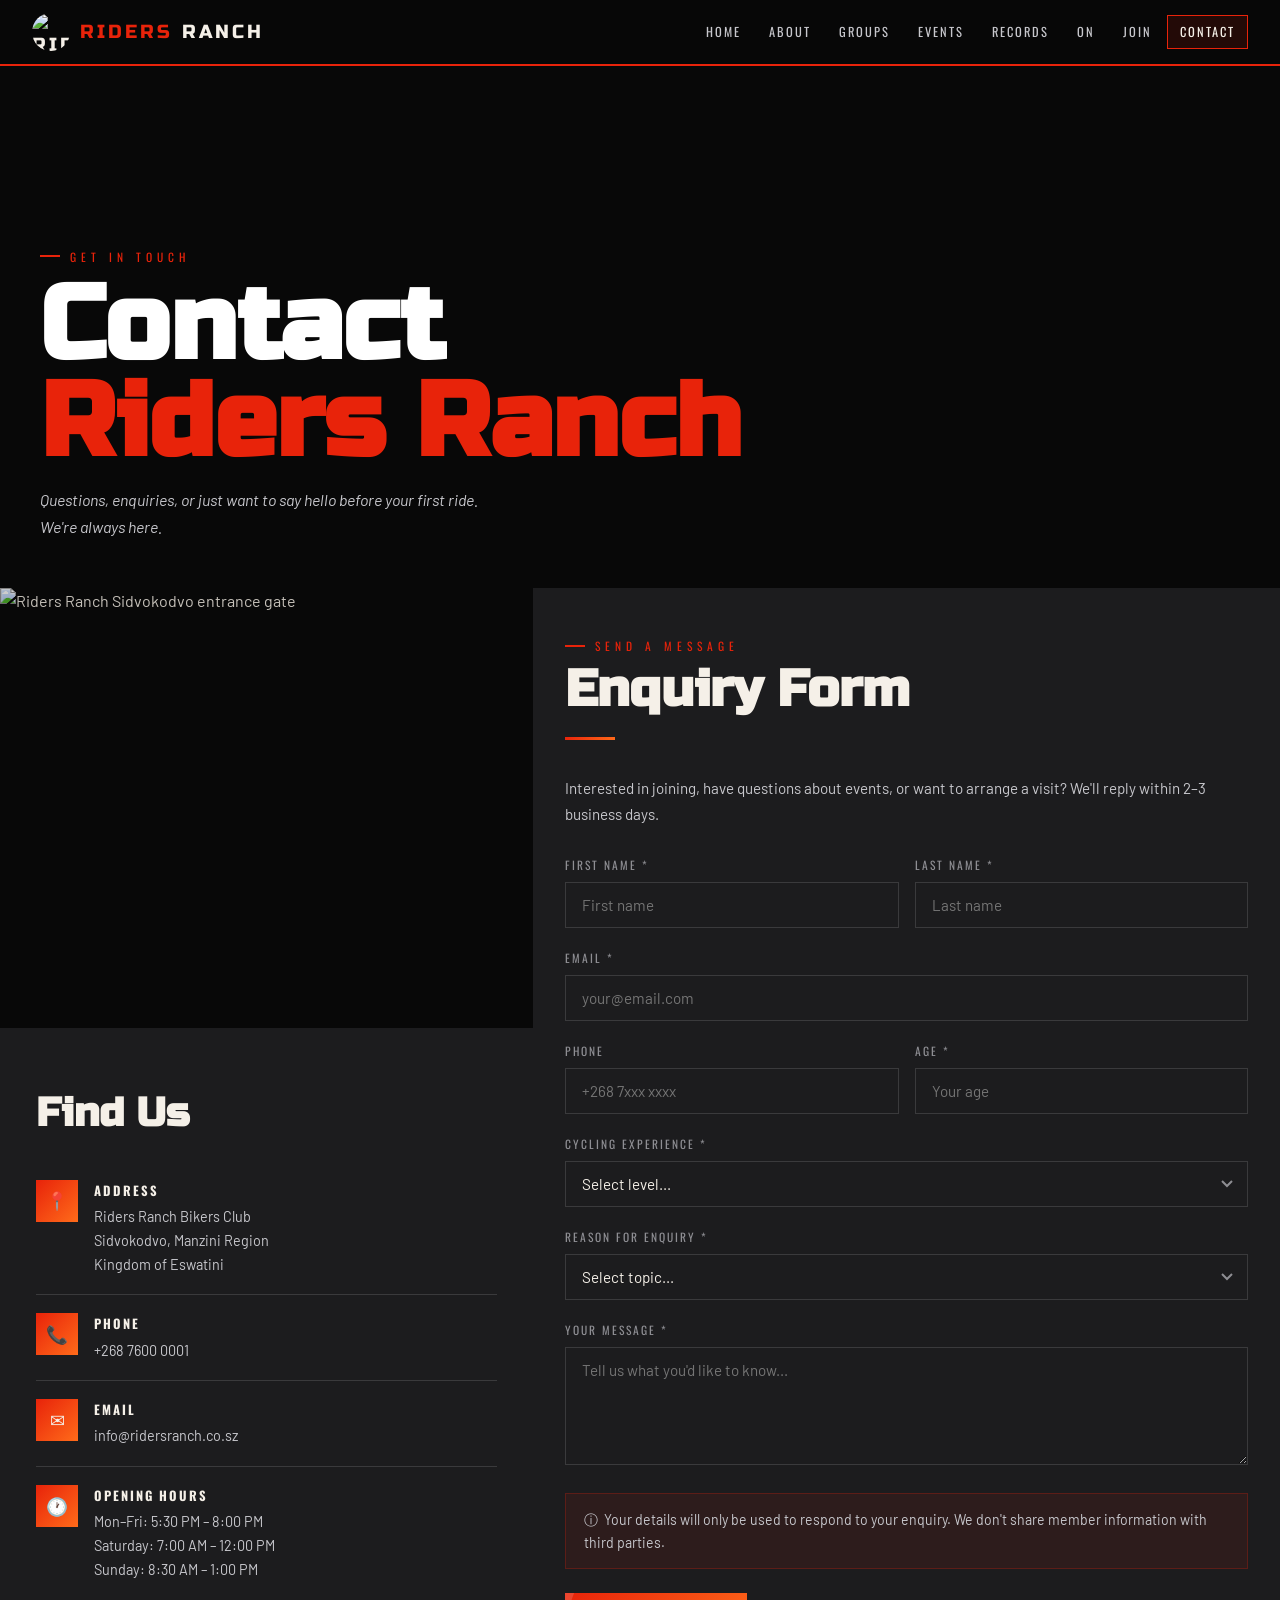
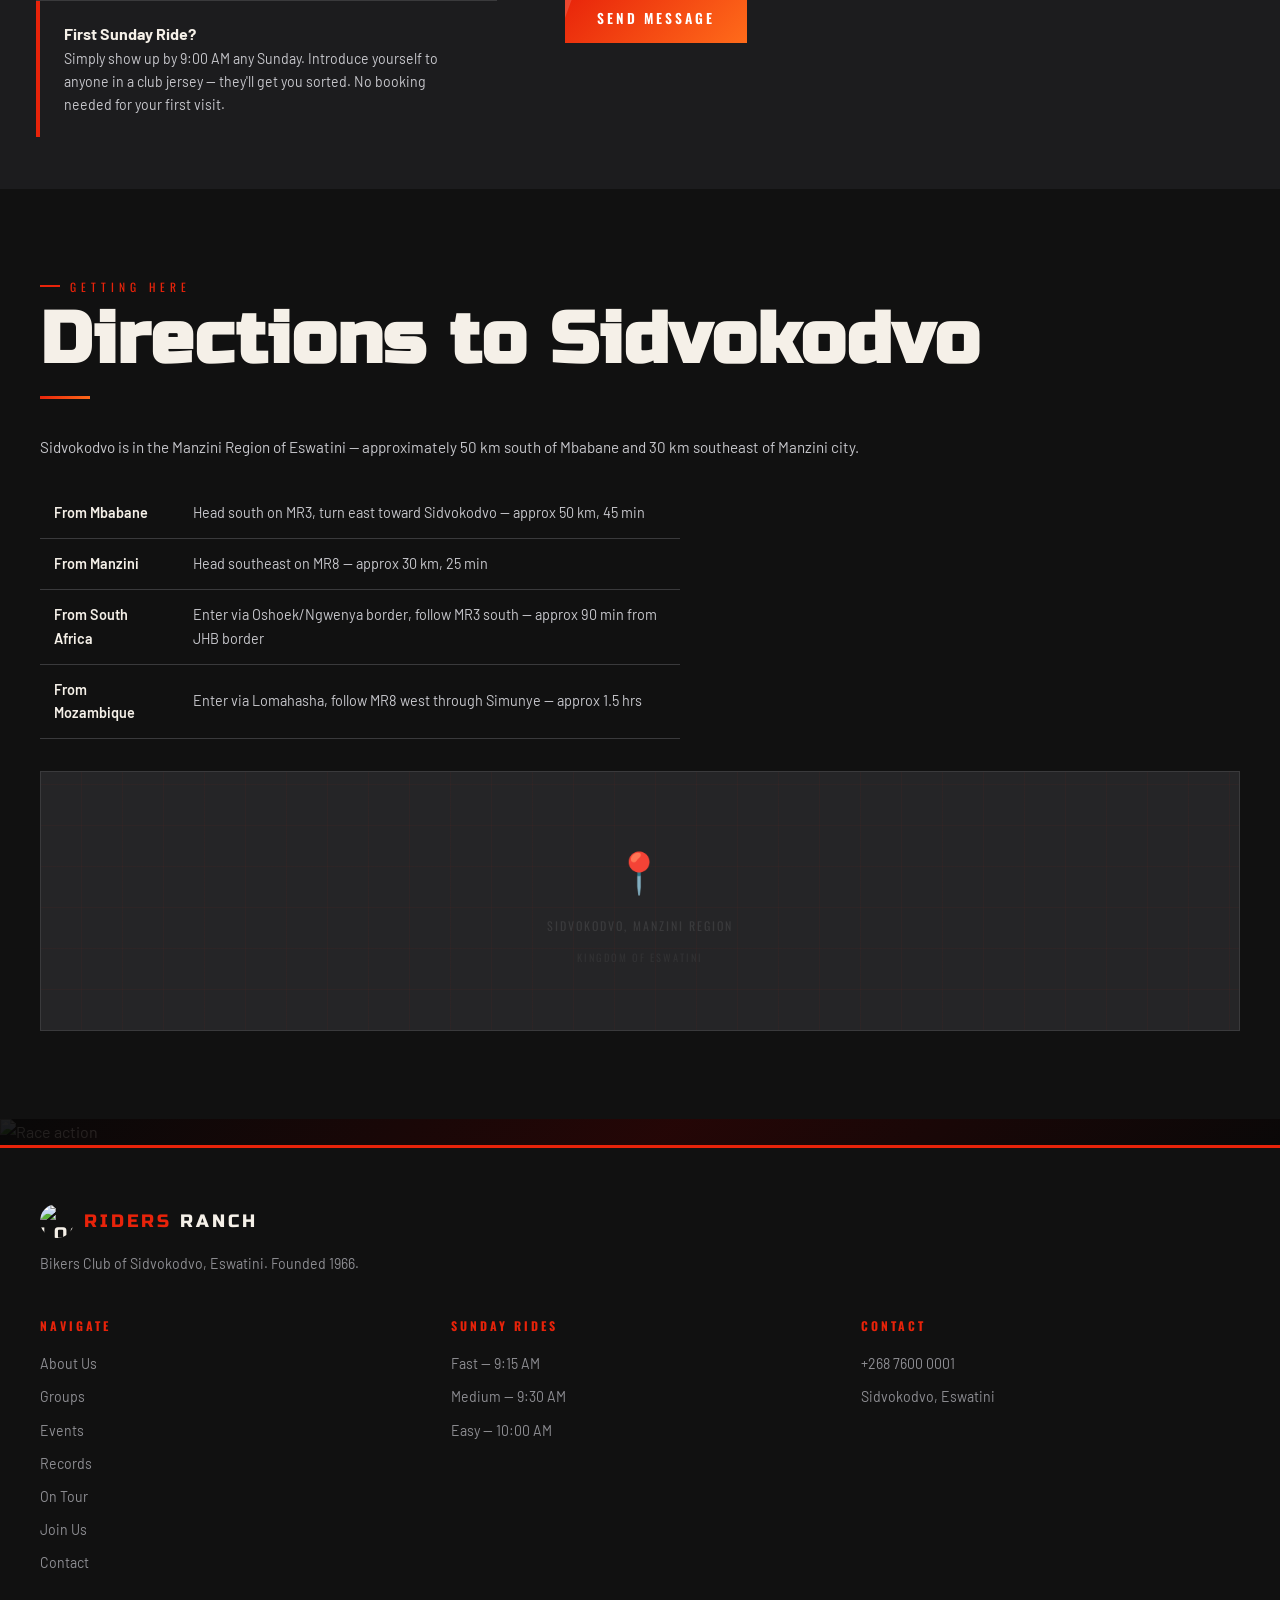
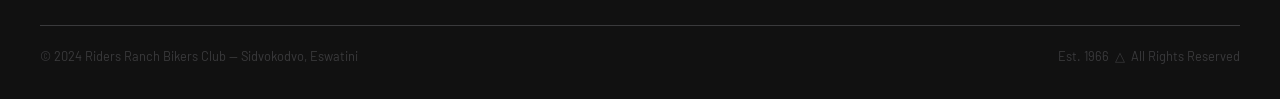
==== contact.html @ 596893a7 "Add files via upload" ====
<!DOCTYPE html>
<html lang="en">
<head>
<meta charset="UTF-8">
<meta name="viewport" content="width=device-width, initial-scale=1.0">
<title>Contact Us &mdash; Riders Ranch Bikers Club</title>
<link rel="stylesheet" href="style.css">
</head>
<body>

<header class="site-header">
<div class="header-inner">
  <a href="index.html" class="logo">
    <img src="images/logo-white-web.png" alt="Riders Ranch" class="logo-img-header">
    <span><span class="logo-red">Riders</span> Ranch</span>
  </a>
  <button class="hamburger" id="hamburgerBtn" aria-label="Open menu">
    <span></span><span></span><span></span>
  </button>
  <nav class="desktop-nav">
    <a href="index.html">Home</a>
    <a href="about.html">About</a>
    <a href="groups.html">Groups</a>
    <a href="events.html">Events</a>
    <a href="records.html">Records</a>
    <a href="tour.html">On</a>
    <a href="join.html">Join</a>
    <a href="contact.html" class="active">Contact</a>
  </nav>
</div>
</header>

<nav class="mobile-nav" id="mobileNav">
  <a href="index.html" data-num="00/">Home</a>
  <a href="about.html" data-num="01/">About Us</a>
  <a href="groups.html" data-num="02/">Groups</a>
  <a href="events.html" data-num="03/">Events</a>
  <a href="records.html" data-num="04/">Records</a>
  <a href="tour.html" data-num="05/">On Tour</a>
  <a href="join.html" data-num="06/">Join Us</a>
  <a href="contact.html" class="active" data-num="07/">Contact</a>
  <div class="mobile-nav-footer">
    <span>+268 7600 0001</span>
    <span>Sidvokodvo, Eswatini</span>
  </div>
</nav>

<div class="page-hero page-hero--contact page-hero-fixed">
<div class="page-hero-inner">
  <p class="section-label">Get In Touch</p>
  <h1>Contact<br><span>Riders Ranch</span></h1>
  <p class="hero-sub-text">Questions, enquiries, or just want to say hello before your first ride. We're always here.</p>
</div>
</div>

<div class="contact-split">
  <div>
    <div class="contact-photo-col">
      <img src="images/entrance-sign-web.jpg" alt="Riders Ranch Sidvokodvo entrance gate" class="img-pos-20">
    </div>
    <div class="text-col">
      <h3 class="u-heading-md">Find Us</h3>
      <div class="contact-item">
        <div class="contact-item-icon">&#128205;</div>
        <div class="contact-item-text">
          <strong>Address</strong>
          <p>Riders Ranch Bikers Club<br>Sidvokodvo, Manzini Region<br>Kingdom of Eswatini</p>
        </div>
      </div>
      <div class="contact-item">
        <div class="contact-item-icon">&#128222;</div>
        <div class="contact-item-text"><strong>Phone</strong><p>+268 7600 0001</p></div>
      </div>
      <div class="contact-item">
        <div class="contact-item-icon">&#9993;</div>
        <div class="contact-item-text"><strong>Email</strong><p>info@ridersranch.co.sz</p></div>
      </div>
      <div class="contact-item">
        <div class="contact-item-icon">&#128336;</div>
        <div class="contact-item-text">
          <strong>Opening Hours</strong>
          <p>Mon&ndash;Fri: 5:30 PM &ndash; 8:00 PM<br>Saturday: 7:00 AM &ndash; 12:00 PM<br>Sunday: 8:30 AM &ndash; 1:00 PM</p>
        </div>
      </div>
      <div class="highlight-box">
        <strong>First Sunday Ride?</strong>
        <p class="u-text-small">Simply show up by 9:00 AM any Sunday. Introduce yourself to anyone in a club jersey &mdash; they'll get you sorted. No booking needed for your first visit.</p>
      </div>
    </div>
  </div>

  <div class="contact-form-col">
    <p class="section-label">Send a Message</p>
    <h2 class="u-heading-lg">Enquiry Form</h2>
    <div class="red-line"></div>
    <p class="u-text-body u-mb-md">Interested in joining, have questions about events, or want to arrange a visit? We'll reply within 2&ndash;3 business days.</p>

    <div class="form-2col">
      <div class="form-group"><label for="c_fname">First Name *</label><input type="text" id="c_fname" placeholder="First name" required></div>
      <div class="form-group"><label for="c_lname">Last Name *</label><input type="text" id="c_lname" placeholder="Last name" required></div>
    </div>
    <div class="form-group"><label for="c_email">Email *</label><input type="email" id="c_email" placeholder="your@email.com" required></div>
    <div class="form-2col">
      <div class="form-group"><label for="c_phone">Phone</label><input type="tel" id="c_phone" placeholder="+268 7xxx xxxx"></div>
      <div class="form-group"><label for="c_age">Age *</label><input type="number" id="c_age" placeholder="Your age" min="10" max="99" required></div>
    </div>
    <div class="form-group"><label for="c_experience">Cycling Experience *</label>
      <select id="c_experience" required>
        <option value="">Select level...</option>
        <option>No experience &mdash; just curious</option>
        <option>Beginner &mdash; ridden a little</option>
        <option>Recreational &mdash; leisure rides</option>
        <option>Regular cyclist</option>
        <option>Competitive rider</option>
      </select>
    </div>
    <div class="form-group"><label for="c_subject">Reason for Enquiry *</label>
      <select id="c_subject" required>
        <option value="">Select topic...</option>
        <option>Membership enquiry</option><option>Sunday ride info</option>
        <option>Events &amp; time trials</option><option>Overseas tours</option>
        <option>Swazi Rally</option><option>Sponsorship / partnership</option>
        <option>General question</option><option>Other</option>
      </select>
    </div>
    <div class="form-group"><label for="c_message">Your Message *</label>
      <textarea id="c_message" rows="5" placeholder="Tell us what you'd like to know..." required></textarea>
    </div>
    <div class="notice">&#9432;&nbsp; Your details will only be used to respond to your enquiry. We don't share member information with third parties.</div>
    <button class="btn" onclick="alert('Message sent! We will get back to you within 2-3 business days. Thank you for your interest in Riders Ranch.')">Send Message</button>
  </div>
</div>

<section class="section section-dark">
<div class="section-inner">
  <p class="section-label">Getting Here</p>
  <h2 class="section-title">Directions to Sidvokodvo</h2>
  <div class="red-line"></div>
  <p class="u-text-body u-mb-md">Sidvokodvo is in the Manzini Region of Eswatini &mdash; approximately 50 km south of Mbabane and 30 km southeast of Manzini city.</p>
  <div class="table-wrap u-max-640">
  <table>
  <tbody>
    <tr><td class="td-hi">From Mbabane</td><td class="u-muted">Head south on MR3, turn east toward Sidvokodvo &mdash; approx 50 km, 45 min</td></tr>
    <tr><td class="td-hi">From Manzini</td><td class="u-muted">Head southeast on MR8 &mdash; approx 30 km, 25 min</td></tr>
    <tr><td class="td-hi">From South Africa</td><td class="u-muted">Enter via Oshoek/Ngwenya border, follow MR3 south &mdash; approx 90 min from JHB border</td></tr>
    <tr><td class="td-hi">From Mozambique</td><td class="u-muted">Enter via Lomahasha, follow MR8 west through Simunye &mdash; approx 1.5 hrs</td></tr>
  </tbody>
  </table>
  </div>
  <div class="map-placeholder">
    <span class="map-pin">&#128205;</span>
    <span>Sidvokodvo, Manzini Region</span>
    <span class="map-pin-label">Kingdom of Eswatini</span>
  </div>
</div>
</section>

<div class="photo-overlay-wrap h-300">
  <img src="images/race-bmw-web.jpg" alt="Race action" class="img-pos-40">
  <div class="photo-overlay-center">
    <div class="closing-band-inner">
      <h2>See You on the Road</h2>
      <p class="u-muted">The open roads of Eswatini are waiting. Riders Ranch has been riding them since 1966 &mdash; and we're not stopping anytime soon.</p>
      <a href="join.html" class="btn">Join the Club</a>
    </div>
  </div>
</div>

<footer>
<div class="footer-inner">
  <div class="footer-brand">
    <a href="index.html" class="logo logo-footer-wrap">
      <img src="images/logo-white-web.png" alt="Logo" class="logo-img-footer">
      <span><span class="logo-red">Riders</span> Ranch</span>
    </a>
    <p>Bikers Club of Sidvokodvo, Eswatini. Founded 1966.</p>
  </div>
  <div class="footer-cols">
    <div class="footer-col">
      <h4>Navigate</h4>
      <a href="about.html">About Us</a><a href="groups.html">Groups</a>
      <a href="events.html">Events</a><a href="records.html">Records</a>
      <a href="tour.html">On Tour</a><a href="join.html">Join Us</a><a href="contact.html">Contact</a>
    </div>
    <div class="footer-col"><h4>Sunday Rides</h4>
      <a href="groups.html">Fast &mdash; 9:15 AM</a>
      <a href="groups.html">Medium &mdash; 9:30 AM</a>
      <a href="groups.html">Easy &mdash; 10:00 AM</a>
    </div>
    <div class="footer-col"><h4>Contact</h4>
      <a href="contact.html">+268 7600 0001</a>
      <a href="contact.html">Sidvokodvo, Eswatini</a>
    </div>
  </div>
  <div class="footer-bottom">
    <p>&copy; 2024 Riders Ranch Bikers Club &mdash; Sidvokodvo, Eswatini</p>
    <p>Est. 1966 &nbsp;&#9651;&nbsp; All Rights Reserved</p>
  </div>
</div>
</footer>
<script src="nav.js"></script>
</body>
</html>
---- style.css ----
@import url('https://fonts.googleapis.com/css2?family=Russo+One&family=Oswald:wght@300;400;500;600;700&family=Barlow:ital,wght@0,300;0,400;0,600;1,300;1,400&display=swap');

*, *::before, *::after {
box-sizing: border-box;
margin: 0;
padding: 0;
}

:root {
--red: #E8230A;
--darkred: #B01A05;
--orange: #FF6B1A;
--black: #080808;
--carbon: #111111;
--steel: #1C1C1E;
--gunmetal: #252527;
--grey: #3A3A3C;
--silver: #8E8E93;
--lightsilver: #C7C7CC;
--cream: #F5F0E8;
--gold: #D4960A;
--white: #FFFFFF;
--fire: linear-gradient(135deg, #E8230A, #FF6B1A);
}

html { scroll-behavior: smooth; }

body {
background: var(--black);
color: var(--cream);
font-family: 'Barlow', sans-serif;
font-weight: 400;
font-size: 16px;
line-height: 1.65;
overflow-x: hidden;
}

img { max-width: 100%; display: block; }
a { color: var(--red); text-decoration: none; transition: color 0.2s; }
a:hover { color: var(--orange); }


/* ---- header ---- */

.site-header {
position: sticky;
top: 0;
z-index: 1000;
background: rgba(8,8,8,0.97);
border-bottom: 2px solid var(--red);
backdrop-filter: blur(12px);
-webkit-backdrop-filter: blur(12px);
}

.header-inner {
display: flex;
align-items: center;
justify-content: space-between;
padding: 0 20px;
height: 64px;
max-width: 1280px;
margin: 0 auto;
}

.logo {
display: flex;
align-items: center;
gap: 10px;
font-family: 'Russo One', sans-serif;
font-size: 1.2rem;
letter-spacing: 3px;
color: var(--cream);
text-transform: uppercase;
text-decoration: none;
}

.logo-red { color: var(--red); }


/* hamburger button */

.hamburger {
display: flex;
flex-direction: column;
gap: 5px;
cursor: pointer;
padding: 8px;
background: none;
border: none;
z-index: 1100;
position: relative;
}

.hamburger span {
display: block;
width: 26px;
height: 2px;
background: var(--cream);
transition: all 0.3s ease;
transform-origin: center;
}

.hamburger.open span:nth-child(1) { transform: translateY(7px) rotate(45deg); }
.hamburger.open span:nth-child(2) { opacity: 0; transform: scaleX(0); }
.hamburger.open span:nth-child(3) { transform: translateY(-7px) rotate(-45deg); }


/* mobile nav overlay */

.mobile-nav {
position: fixed;
top: 64px;
left: 0; right: 0; bottom: 0;
background: rgba(8,8,8,0.98);
display: flex;
flex-direction: column;
justify-content: center;
padding: 0 32px 40px;
transform: translateX(100%);
transition: transform 0.38s cubic-bezier(0.77,0,0.175,1);
z-index: 999;
overflow-y: auto;
border-top: 1px solid rgba(232,35,10,0.3);
}

.mobile-nav.open { transform: translateX(0); }

/* red accent line on left */
.mobile-nav::before {
content: '';
position: absolute;
top: 0; left: 32px;
width: 2px;
height: 100%;
background: linear-gradient(to bottom, var(--red), transparent);
pointer-events: none;
}

.mobile-nav a {
font-family: 'Oswald', sans-serif;
font-weight: 500;
font-size: 1.35rem;
letter-spacing: 3px;
text-transform: uppercase;
color: var(--lightsilver);
padding: 14px 0 14px 24px;
border-bottom: 1px solid rgba(255,255,255,0.05);
position: relative;
transition: color 0.2s, padding-left 0.25s;
display: flex;
align-items: center;
gap: 14px;
}

/* dot before each link */
.mobile-nav a::before {
content: '';
width: 5px;
height: 5px;
background: var(--red);
border-radius: 50%;
flex-shrink: 0;
opacity: 0;
transition: opacity 0.2s;
}

.mobile-nav a:hover,
.mobile-nav a.active {
color: var(--cream);
padding-left: 32px;
}

.mobile-nav a:hover::before,
.mobile-nav a.active::before {
opacity: 1;
}

.mobile-nav a.active {
color: var(--red);
}

/* number shown on right via data-num attr */
.mobile-nav a[data-num]::after {
content: attr(data-num);
font-size: 0.62rem;
letter-spacing: 1px;
color: var(--grey);
margin-left: auto;
font-family: 'Barlow', sans-serif;
font-weight: 300;
padding-right: 4px;
}

/* contact info at bottom of nav */
.mobile-nav-footer {
margin-top: auto;
padding-top: 28px;
padding-left: 24px;
font-size: 0.78rem;
color: var(--grey);
letter-spacing: 1px;
}

.mobile-nav-footer span {
display: block;
margin-bottom: 4px;
}


/* desktop nav */

.desktop-nav {
display: none;
gap: 2px;
}

.desktop-nav a {
font-family: 'Oswald', sans-serif;
font-weight: 400;
font-size: 0.78rem;
letter-spacing: 2px;
text-transform: uppercase;
color: var(--lightsilver);
padding: 6px 12px;
border: 1px solid transparent;
transition: all 0.2s;
}

.desktop-nav a:hover,
.desktop-nav a.active {
color: var(--cream);
border-color: var(--red);
background: rgba(232,35,10,0.12);
}


/* ---- hero ---- */

.hero {
min-height: 100svh;
display: flex;
flex-direction: column;
align-items: center;
justify-content: center;
text-align: center;
position: relative;
overflow: hidden;
padding: 80px 24px 60px;
}

.hero-bg { position: absolute; inset: 0; z-index: 0; }

.hero-bg-base {
position: absolute;
inset: 0;
background: radial-gradient(ellipse 80% 60% at 50% 40%, #2a0500 0%, #0f0000 50%, #080808 100%);
}

.hero-bg-lines {
position: absolute; inset: 0;
background-image: repeating-linear-gradient(-60deg, transparent 0px, transparent 60px, rgba(232,35,10,0.04) 60px, rgba(232,35,10,0.04) 61px);
}

.hero-bg-glow {
position: absolute;
width: 600px; height: 600px;
border-radius: 50%;
background: radial-gradient(circle, rgba(232,35,10,0.15) 0%, transparent 70%);
top: 50%; left: 50%;
transform: translate(-50%,-50%);
animation: pulse-glow 4s ease-in-out infinite;
}

@keyframes pulse-glow {
0%,100% { opacity: 0.6; transform: translate(-50%,-50%) scale(1); }
50% { opacity: 1; transform: translate(-50%,-50%) scale(1.1); }
}

.hero-content { position: relative; z-index: 1; max-width: 900px; }

.hero-badge {
display: inline-flex;
align-items: center;
gap: 10px;
font-family: 'Oswald', sans-serif;
font-size: 0.75rem;
letter-spacing: 4px;
text-transform: uppercase;
color: var(--orange);
border: 1px solid rgba(255,107,26,0.4);
padding: 6px 16px;
margin-bottom: 28px;
animation: fadeUp 0.8s ease both;
}

.hero-badge svg { width: 18px; height: 18px; }

.hero h1 {
font-family: 'Russo One', sans-serif;
font-size: clamp(3.2rem, 14vw, 9rem);
line-height: 0.9;
letter-spacing: -1px;
color: var(--white);
margin-bottom: 10px;
animation: fadeUp 0.8s 0.15s ease both;
}

.hero h1 span { color: var(--red); display: block; }

.hero-year {
font-family: 'Oswald', sans-serif;
font-size: clamp(0.8rem, 3vw, 1rem);
letter-spacing: 8px;
color: var(--silver);
margin-bottom: 24px;
text-transform: uppercase;
animation: fadeUp 0.8s 0.25s ease both;
}

.hero-sub {
font-size: clamp(0.95rem, 2.5vw, 1.15rem);
color: var(--lightsilver);
max-width: 520px;
margin: 0 auto 40px;
font-style: italic;
line-height: 1.7;
animation: fadeUp 0.8s 0.35s ease both;
}

.hero-btns {
display: flex;
flex-wrap: wrap;
gap: 12px;
justify-content: center;
animation: fadeUp 0.8s 0.45s ease both;
}

@keyframes fadeUp {
from { opacity: 0; transform: translateY(24px); }
to { opacity: 1; transform: translateY(0); }
}

.hero-scroll {
position: absolute;
bottom: 28px; left: 50%;
transform: translateX(-50%);
z-index: 1;
display: flex;
flex-direction: column;
align-items: center;
gap: 6px;
font-family: 'Oswald', sans-serif;
font-size: 0.65rem;
letter-spacing: 3px;
color: var(--silver);
text-transform: uppercase;
}

.scroll-line {
width: 1px; height: 40px;
background: linear-gradient(to bottom, var(--red), transparent);
animation: scrollLine 1.5s ease-in-out infinite;
}

@keyframes scrollLine {
0% { transform: scaleY(0); transform-origin: top; }
50% { transform: scaleY(1); transform-origin: top; }
51% { transform: scaleY(1); transform-origin: bottom; }
100% { transform: scaleY(0); transform-origin: bottom; }
}


/* ---- page hero classes (used across all inner pages) ---- */

.page-hero {
position: relative;
min-height: 58svh;
background-size: cover;
background-position: center;
display: flex;
align-items: flex-end;
overflow: hidden;
padding: 60px 24px 48px;
}

.page-hero::before {
content: '';
position: absolute;
inset: 0;
background: linear-gradient(to bottom, rgba(8,8,8,0.25) 0%, rgba(8,8,8,0.92) 100%);
}

.page-hero-inner {
position: relative;
z-index: 1;
max-width: 1200px;
margin: 0 auto;
width: 100%;
}

/* parallax variant */
.page-hero-fixed { background-attachment: fixed; }

/* one class per page, bg image set here */
.page-hero--about    { background-image: url('images/entrance-bg.jpg'); background-position: center 35%; }
.page-hero--groups   { background-image: url('images/streetbikes-web.jpg'); background-position: center 45%; }
.page-hero--events   { background-image: url('images/race-bg.jpg'); background-position: center 50%; }
.page-hero--records  { background-image: url('images/race-bmw-web.jpg'); background-position: center 50%; }
.page-hero--tour     { background-image: url('images/mx-action-card.jpg'); background-position: center 20%; }
.page-hero--join     { background-image: url('images/kid-racer-crop.jpg'); background-position: center top; }
.page-hero--contact  { background-image: url('images/entrance-bg.jpg'); background-position: center 40%; }


/* ---- buttons ---- */

.btn {
display: inline-flex;
align-items: center;
gap: 8px;
font-family: 'Oswald', sans-serif;
font-weight: 600;
font-size: 0.85rem;
letter-spacing: 3px;
text-transform: uppercase;
padding: 15px 32px;
background: var(--fire);
color: var(--white);
border: none;
cursor: pointer;
transition: all 0.25s;
position: relative;
overflow: hidden;
}

.btn::before {
content: '';
position: absolute;
top: 0; left: -100%;
width: 100%; height: 100%;
background: rgba(255,255,255,0.15);
transition: left 0.3s;
transform: skewX(-20deg);
}

.btn:hover { color: var(--white); transform: translateY(-2px); box-shadow: 0 8px 24px rgba(232,35,10,0.4); }
.btn:hover::before { left: 120%; }

.btn-ghost {
background: transparent;
border: 2px solid var(--cream);
color: var(--cream);
}

.btn-ghost::before { display: none; }
.btn-ghost:hover { background: var(--cream); color: var(--black); transform: translateY(-2px); box-shadow: none; }

.btn-sm { padding: 10px 22px; font-size: 0.75rem; }


/* ---- sections ---- */

.section { padding: 72px 24px; }
.section-inner { max-width: 1200px; margin: 0 auto; }
.section-dark { background: var(--carbon); }
.section-steel { background: var(--steel); }

.section-label {
font-family: 'Oswald', sans-serif;
font-size: 0.72rem;
letter-spacing: 5px;
text-transform: uppercase;
color: var(--red);
margin-bottom: 8px;
display: flex;
align-items: center;
gap: 10px;
}

.section-label::before {
content: '';
display: inline-block;
width: 20px; height: 2px;
background: var(--red);
}

.section-title {
font-family: 'Russo One', sans-serif;
font-size: clamp(2rem, 8vw, 4.5rem);
line-height: 1;
letter-spacing: 1px;
margin-bottom: 20px;
}

.red-line {
width: 50px; height: 3px;
background: var(--fire);
margin: 16px 0 36px;
}


/* ---- stats strip ---- */

.stats-strip { background: var(--fire); padding: 0; }

.stats-inner {
max-width: 1200px;
margin: 0 auto;
display: grid;
grid-template-columns: repeat(2, 1fr);
}

.stat-box {
padding: 36px 20px;
text-align: center;
border-right: 1px solid rgba(255,255,255,0.2);
border-bottom: 1px solid rgba(255,255,255,0.2);
}

.stat-box:nth-child(2n) { border-right: none; }
.stat-box:nth-last-child(-n+2) { border-bottom: none; }
.stat-box h2 { font-family: 'Russo One', sans-serif; font-size: 2.8rem; color: var(--white); line-height: 1; }
.stat-box p { font-family: 'Oswald', sans-serif; font-size: 0.7rem; letter-spacing: 3px; text-transform: uppercase; color: rgba(255,255,255,0.75); margin-top: 4px; }


/* ---- cards ---- */

.card-grid { display: grid; grid-template-columns: 1fr; gap: 3px; }

.card {
background: var(--steel);
padding: 32px 24px;
border-top: 3px solid var(--red);
position: relative;
overflow: hidden;
transition: background 0.2s, transform 0.2s;
}

.card::after {
content: '';
position: absolute;
bottom: 0; right: 0;
width: 80px; height: 80px;
background: radial-gradient(circle at bottom right, rgba(232,35,10,0.08), transparent 70%);
}

.card:hover { background: var(--gunmetal); transform: translateY(-3px); }
.card-num { font-family: 'Russo One', sans-serif; font-size: 3.5rem; color: var(--red); opacity: 0.2; line-height: 1; margin-bottom: 8px; }
.card h3 { font-family: 'Oswald', sans-serif; font-size: 1.5rem; font-weight: 600; letter-spacing: 1px; margin-bottom: 10px; }
.card p { font-size: 0.9rem; color: var(--lightsilver); line-height: 1.65; }


/* ---- tables ---- */

.table-wrap { overflow-x: auto; -webkit-overflow-scrolling: touch; }

table { width: 100%; min-width: 500px; border-collapse: collapse; font-size: 0.9rem; }

thead { background: var(--fire); }

thead th {
font-family: 'Oswald', sans-serif;
font-weight: 600;
letter-spacing: 2px;
text-transform: uppercase;
font-size: 0.72rem;
padding: 13px 14px;
text-align: left;
color: var(--white);
white-space: nowrap;
}

tbody tr { border-bottom: 1px solid var(--grey); transition: background 0.15s; }
tbody tr:hover { background: var(--steel); }
tbody td { padding: 13px 14px; color: var(--lightsilver); }
tbody td:first-child { color: var(--cream); font-weight: 600; }


/* ---- group blocks ---- */

.group-block { background: var(--steel); margin-bottom: 3px; overflow: hidden; }
.group-header { padding: 24px; display: flex; align-items: center; gap: 16px; }

.group-tag {
font-family: 'Russo One', sans-serif;
font-size: 0.75rem;
letter-spacing: 3px;
text-transform: uppercase;
padding: 6px 14px;
flex-shrink: 0;
}

.tag-fast { background: var(--red); color: var(--white); }
.tag-medium { background: #7B2FBE; color: var(--white); }
.tag-slow { background: #1A7A40; color: var(--white); }

.group-body { padding: 0 24px 28px; }
.group-meta { display: flex; flex-wrap: wrap; gap: 8px; margin-bottom: 16px; }

.meta-pill {
font-family: 'Oswald', sans-serif;
font-size: 0.7rem;
letter-spacing: 1.5px;
text-transform: uppercase;
background: var(--gunmetal);
border: 1px solid var(--grey);
padding: 4px 12px;
color: var(--lightsilver);
}


/* ---- events list ---- */

.event-item {
display: flex;
gap: 0;
margin-bottom: 3px;
border: 1px solid var(--grey);
overflow: hidden;
transition: border-color 0.2s;
}

.event-item:hover { border-color: var(--red); }

.event-date {
background: var(--red);
display: flex;
flex-direction: column;
align-items: center;
justify-content: center;
padding: 16px 14px;
min-width: 64px;
text-align: center;
flex-shrink: 0;
}

.event-date .day { font-family: 'Russo One', sans-serif; font-size: 2rem; line-height: 1; color: var(--white); }
.event-date .month { font-family: 'Oswald', sans-serif; font-size: 0.65rem; letter-spacing: 2px; text-transform: uppercase; color: rgba(255,255,255,0.8); }

.event-body { padding: 18px 20px; background: var(--steel); flex: 1; }
.event-body h3 { font-family: 'Oswald', sans-serif; font-size: 1.15rem; font-weight: 600; letter-spacing: 0.5px; margin-bottom: 6px; }
.event-body p { font-size: 0.88rem; color: var(--lightsilver); line-height: 1.55; }

.event-gold .event-date { background: var(--gold); }
.event-gold .event-body { border-left: 3px solid var(--gold); }


/* ---- gallery / photo grids ---- */

.gallery-strip {
display: grid;
grid-template-columns: 1fr 1fr;
gap: 3px;
background: var(--black);
}

.gallery-item {
position: relative;
overflow: hidden;
aspect-ratio: 4/3;
background: var(--steel);
}

.gallery-item.tall-item { aspect-ratio: unset; }

.gallery-item img {
width: 100%; height: 100%;
object-fit: cover;
display: block;
transition: transform 0.55s ease, filter 0.3s;
filter: brightness(0.85) saturate(1.1);
}

.gallery-item:hover img { transform: scale(1.07); filter: brightness(1) saturate(1.25); }

.gallery-label {
position: absolute;
bottom: 0; left: 0; right: 0;
padding: 28px 16px 12px;
background: linear-gradient(to top, rgba(8,8,8,0.85), transparent);
font-family: 'Oswald', sans-serif;
font-size: 0.68rem;
letter-spacing: 3px;
text-transform: uppercase;
color: var(--cream);
opacity: 0;
transition: opacity 0.3s;
}

.gallery-item:hover .gallery-label { opacity: 1; }

/* photo pair grid */
.duo-grid { display: grid; grid-template-columns: 1fr 1fr; gap: 3px; }

.duo-item { position: relative; overflow: hidden; aspect-ratio: 1/1; }
.duo-item img { width:100%;height:100%;object-fit:cover;filter:brightness(0.85) saturate(1.1);transition:transform 0.5s, filter 0.3s;display:block; }
.duo-item:hover img { transform:scale(1.06);filter:brightness(0.95) saturate(1.3); }

.duo-caption {
position:absolute;inset:0;
background:linear-gradient(to top,rgba(8,8,8,0.75) 0%,transparent 55%);
display:flex;align-items:flex-end;padding:20px;
}
.duo-caption p { font-family:'Oswald',sans-serif;font-size:0.65rem;letter-spacing:3px;text-transform:uppercase;color:var(--orange);margin-bottom:4px; }
.duo-caption h3 { font-family:'Russo One',sans-serif;font-size:1.35rem;color:var(--white);line-height:1.1; }

/* tour photo grid */
.tour-photo-grid { display:grid; grid-template-columns:1fr 1fr; gap:3px; }

.tour-photo { position:relative;overflow:hidden;aspect-ratio:4/3;background:var(--steel); }
.tour-photo.wide { grid-column:span 2;aspect-ratio:16/7; }

.tour-photo img {
width:100%;height:100%;object-fit:cover;display:block;
filter:brightness(0.82) saturate(1.15);
transition:transform 0.55s ease,filter 0.3s;
}

.tour-photo:hover img { transform:scale(1.07);filter:brightness(0.95) saturate(1.3); }

.tour-photo-label {
position:absolute;bottom:0;left:0;right:0;
padding:28px 14px 12px;
background:linear-gradient(to top,rgba(8,8,8,0.88),transparent);
font-family:'Oswald',sans-serif;font-size:0.7rem;letter-spacing:3px;
text-transform:uppercase;color:var(--cream);
opacity:0;transition:opacity 0.3s;
}

.tour-photo:hover .tour-photo-label { opacity:1; }

/* split: photo + text */
.sign-split { display:grid; grid-template-columns:1fr; gap:0; }
.sign-photo-wrap { position:relative;min-height:340px;overflow:hidden; }
.sign-photo-wrap img { width:100%;height:100%;object-fit:cover;display:block;filter:saturate(1.15) contrast(1.05);transition:transform 0.6s; }
.sign-photo-wrap:hover img { transform:scale(1.04); }
.sign-text-wrap { background:var(--steel);padding:52px 36px;display:flex;flex-direction:column;justify-content:center; }

/* about photo row */
.about-photo-row { display:grid;grid-template-columns:1fr 1fr;gap:3px; }
.about-photo { position:relative;overflow:hidden;aspect-ratio:4/3; }
.about-photo img { width:100%;height:100%;object-fit:cover;display:block;filter:brightness(0.82) saturate(1.1);transition:transform 0.5s,filter 0.3s; }
.about-photo:hover img { transform:scale(1.06);filter:brightness(0.95) saturate(1.2); }
.about-photo-overlay { position:absolute;inset:0;background:linear-gradient(to top,rgba(8,8,8,0.75) 0%,transparent 55%);display:flex;align-items:flex-end;padding:16px; }
.about-photo-overlay span { font-family:'Oswald',sans-serif;font-size:0.7rem;letter-spacing:2px;text-transform:uppercase;color:var(--cream); }

/* wide photo strip between group blocks */
.group-photo-accent { width:100%;aspect-ratio:16/7;overflow:hidden;position:relative; }
.group-photo-accent img { width:100%;height:100%;object-fit:cover;display:block;filter:brightness(0.82) saturate(1.15);transition:transform 0.6s; }
.group-photo-accent:hover img { transform:scale(1.04); }
.group-photo-accent-caption { position:absolute;bottom:0;left:0;right:0;padding:24px 20px;background:linear-gradient(to top,rgba(8,8,8,0.8),transparent);font-family:'Oswald',sans-serif;font-size:0.72rem;letter-spacing:3px;text-transform:uppercase;color:var(--orange); }

/* events page photo pair */
.race-duo { display:grid;grid-template-columns:1fr 1fr;gap:3px;margin-top:48px; }
.race-duo-item { position:relative;overflow:hidden;aspect-ratio:4/3; }
.race-duo-item img { width:100%;height:100%;object-fit:cover;display:block;filter:brightness(0.82) saturate(1.1);transition:transform 0.5s,filter 0.3s; }
.race-duo-item:hover img { transform:scale(1.06);filter:brightness(0.95) saturate(1.25); }
.race-duo-cap { position:absolute;inset:0;background:linear-gradient(to top,rgba(8,8,8,0.78) 0%,transparent 55%);display:flex;align-items:flex-end;padding:20px; }
.race-duo-cap h3 { font-family:'Russo One',sans-serif;font-size:1.3rem;color:var(--white);line-height:1.1; }
.race-duo-cap p { font-family:'Oswald',sans-serif;font-size:0.65rem;letter-spacing:3px;text-transform:uppercase;color:var(--orange);margin-bottom:4px; }

/* join page photos */
.join-photo-pair { display:grid;grid-template-columns:1fr 1fr;gap:3px; }
.join-photo-item { position:relative;overflow:hidden;aspect-ratio:4/3; }
.join-photo-item img { width:100%;height:100%;object-fit:cover;display:block;filter:brightness(0.8) saturate(1.1);transition:transform 0.5s,filter 0.3s; }
.join-photo-item:hover img { transform:scale(1.06);filter:brightness(0.95) saturate(1.2); }
.join-photo-cap { position:absolute;inset:0;background:linear-gradient(to top,rgba(8,8,8,0.8) 0%,transparent 55%);display:flex;align-items:flex-end;padding:18px; }
.join-photo-cap p { font-family:'Oswald',sans-serif;font-size:0.65rem;letter-spacing:3px;text-transform:uppercase;color:var(--orange);margin-bottom:3px; }
.join-photo-cap h3 { font-family:'Russo One',sans-serif;font-size:1.2rem;color:var(--white);line-height:1.1; }

/* contact: info col + form col */
.contact-split { display:grid;grid-template-columns:1fr;gap:0; }
.contact-photo-col { position:relative;min-height:440px;overflow:hidden; }
.contact-photo-col img { width:100%;height:100%;object-fit:cover;display:block;filter:brightness(0.8) saturate(1.15);transition:transform 0.6s; }
.contact-photo-col:hover img { transform:scale(1.03); }
.contact-form-col { background:var(--steel);padding:48px 32px; }

/* full-width bg sections */
.parallax-band {
position:relative;
min-height: 380px;
background-size:cover;
background-position:center;
background-attachment:fixed;
display:flex;align-items:center;justify-content:center;text-align:center;
overflow:hidden;
}

.parallax-band::before {
content:'';position:absolute;inset:0;
background:linear-gradient(135deg,rgba(8,8,8,0.72) 0%,rgba(80,10,5,0.48) 50%,rgba(8,8,8,0.78) 100%);
}

.parallax-band-inner { position:relative;z-index:1;padding:60px 24px;max-width:820px; }

.parallax-band--entrance { background-image:url('images/entrance-bg.jpg'); }
.parallax-band--race { background-image:url('images/race-bg.jpg'); }
.parallax-band--mx { background-image:url('images/mx-action-card.jpg'); }
.parallax-band--quads { background-image:url('images/quads-action.jpg'); }
.parallax-band--kid { background-image:url('images/kid-racer-crop.jpg'); }

/* photo with text overlay */
.photo-overlay-wrap {
position:relative;overflow:hidden;
display:flex;align-items:center;
}

.photo-overlay-wrap img { width:100%;object-fit:cover;display:block;filter:brightness(0.6) saturate(1.1); }
.photo-overlay-left { position:absolute;inset:0;background:linear-gradient(to right,rgba(8,8,8,0.9) 0%,rgba(8,8,8,0.4) 55%,transparent 100%);display:flex;align-items:center;padding:40px 32px; }
.photo-overlay-right { position:absolute;inset:0;background:linear-gradient(to left,rgba(8,8,8,0.9) 0%,rgba(8,8,8,0.4) 55%,transparent 100%);display:flex;align-items:center;justify-content:flex-end;padding:40px 32px; }
.photo-overlay-center { position:absolute;inset:0;background:linear-gradient(135deg,rgba(8,8,8,0.85) 0%,rgba(60,5,5,0.55) 50%,rgba(8,8,8,0.75) 100%);display:flex;align-items:center;justify-content:center;text-align:center;padding:40px 24px; }


/* ---- forms ---- */

.form-group { margin-bottom: 20px; }

.form-group label {
display: block;
font-family: 'Oswald', sans-serif;
font-size: 0.72rem;
letter-spacing: 2px;
text-transform: uppercase;
color: var(--silver);
margin-bottom: 8px;
}

.form-group input,
.form-group select,
.form-group textarea {
width: 100%;
background: var(--steel);
border: 1px solid var(--grey);
color: var(--cream);
padding: 13px 16px;
font-family: 'Barlow', sans-serif;
font-size: 0.95rem;
outline: none;
border-radius: 0;
-webkit-appearance: none;
appearance: none;
transition: border-color 0.2s, background 0.2s;
}

.form-group input:focus,
.form-group select:focus,
.form-group textarea:focus { border-color: var(--red); background: var(--gunmetal); }

.form-group select {
background-image: url("data:image/svg+xml,%3Csvg xmlns='http://www.w3.org/2000/svg' width='12' height='8' viewBox='0 0 12 8'%3E%3Cpath d='M1 1l5 5 5-5' stroke='%238E8E93' stroke-width='2' fill='none'/%3E%3C/svg%3E");
background-repeat: no-repeat;
background-position: right 14px center;
padding-right: 40px;
}

.form-group select option { background: var(--steel); }
.form-2col { display: grid; grid-template-columns: 1fr; gap: 16px; }


/* ---- pricing ---- */

.pricing-grid { display: grid; grid-template-columns: 1fr; gap: 3px; }

.price-card {
background: var(--steel);
padding: 36px 28px;
text-align: center;
position: relative;
border-top: 3px solid var(--grey);
}

.price-card.featured { border-top: 4px solid var(--red); background: var(--gunmetal); }

.price-badge {
position: absolute;
top: -1px; right: 24px;
background: var(--fire);
font-family: 'Oswald', sans-serif;
font-size: 0.65rem;
letter-spacing: 2px;
text-transform: uppercase;
padding: 5px 14px;
color: var(--white);
}

.price-card h3 { font-family: 'Oswald', sans-serif; font-size: 1.4rem; font-weight: 600; letter-spacing: 2px; text-transform: uppercase; margin-bottom: 16px; }
.price-amount { font-family: 'Russo One', sans-serif; font-size: 3.5rem; color: var(--red); line-height: 1; }
.price-period { font-family: 'Oswald', sans-serif; font-size: 0.75rem; letter-spacing: 2px; text-transform: uppercase; color: var(--silver); margin-bottom: 24px; margin-top: 4px; }

.price-features { list-style: none; text-align: left; margin: 20px 0 28px; border-top: 1px solid var(--grey); }
.price-features li { padding: 9px 0; font-size: 0.88rem; color: var(--lightsilver); border-bottom: 1px solid var(--grey); display: flex; align-items: center; gap: 8px; }
.price-features li::before { content: ''; display: inline-block; width: 6px; height: 6px; background: var(--red); flex-shrink: 0; }


/* ---- timeline ---- */

.timeline { padding-left: 28px; position: relative; }
.timeline::before { content: ''; position: absolute; left: 5px; top: 0; bottom: 0; width: 2px; background: linear-gradient(to bottom, var(--red), var(--darkred) 80%, transparent); }

.tl-item { position: relative; margin-bottom: 36px; }
.tl-item::before { content: ''; position: absolute; left: -31px; top: 5px; width: 12px; height: 12px; background: var(--red); border: 2px solid var(--black); border-radius: 50%; }

.tl-year { font-family: 'Russo One', sans-serif; font-size: 1.2rem; color: var(--red); }
.tl-item h4 { font-family: 'Oswald', sans-serif; font-size: 1.1rem; font-weight: 600; letter-spacing: 1px; text-transform: uppercase; margin: 2px 0 6px; }
.tl-item p { font-size: 0.9rem; color: var(--lightsilver); }


/* ---- misc components ---- */

.trophy-badge {
display: inline-block;
background: var(--gold);
color: var(--black);
font-family: 'Oswald', sans-serif;
font-weight: 700;
font-size: 0.65rem;
letter-spacing: 2px;
text-transform: uppercase;
padding: 3px 10px;
vertical-align: middle;
margin-left: 6px;
}

.highlight-box { background: var(--steel); border-left: 4px solid var(--red); padding: 20px 24px; }
.highlight-box.gold { border-left-color: var(--gold); }

.notice {
background: rgba(232,35,10,0.08);
border: 1px solid rgba(232,35,10,0.25);
padding: 14px 18px;
font-size: 0.88rem;
color: var(--lightsilver);
margin-bottom: 24px;
}

.map-placeholder {
background: var(--gunmetal);
border: 1px solid var(--grey);
min-height: 260px;
display: flex;
align-items: center;
justify-content: center;
flex-direction: column;
gap: 14px;
margin-top: 32px;
font-family: 'Oswald', sans-serif;
font-size: 0.75rem;
letter-spacing: 2px;
text-transform: uppercase;
color: var(--grey);
position: relative;
overflow: hidden;
}

.map-placeholder::before {
content: '';
position: absolute;
inset: 0;
background-image:
  repeating-linear-gradient(0deg, transparent, transparent 40px, rgba(232,35,10,0.04) 40px, rgba(232,35,10,0.04) 41px),
  repeating-linear-gradient(90deg, transparent, transparent 40px, rgba(232,35,10,0.04) 40px, rgba(232,35,10,0.04) 41px);
}

.map-placeholder span { position: relative; z-index: 1; }
.map-pin { font-size: 2.5rem; position: relative; z-index: 1; }


/* ---- contact items ---- */

.contact-item { display: flex; align-items: flex-start; gap: 16px; padding: 18px 0; border-bottom: 1px solid var(--grey); }
.contact-item:last-child { border-bottom: none; }
.contact-item-icon { width: 42px; height: 42px; background: var(--fire); display: flex; align-items: center; justify-content: center; flex-shrink: 0; font-size: 1.1rem; }
.contact-item-text strong { display: block; font-family: 'Oswald', sans-serif; font-size: 0.8rem; letter-spacing: 2px; text-transform: uppercase; color: var(--cream); margin-bottom: 4px; }
.contact-item-text p { font-size: 0.9rem; color: var(--lightsilver); }


/* ---- footer ---- */

footer { background: var(--carbon); border-top: 3px solid var(--red); padding: 56px 24px 32px; }
.footer-inner { max-width: 1200px; margin: 0 auto; }
.footer-brand { margin-bottom: 40px; }
.footer-brand .logo { font-size: 1.1rem; margin-bottom: 14px; }
.footer-brand p { font-size: 0.88rem; color: var(--silver); max-width: 320px; line-height: 1.7; }
.footer-cols { display: grid; grid-template-columns: 1fr 1fr; gap: 32px; margin-bottom: 40px; }
.footer-col h4 { font-family: 'Oswald', sans-serif; font-size: 0.75rem; letter-spacing: 3px; text-transform: uppercase; color: var(--red); margin-bottom: 16px; }
.footer-col a { display: block; font-size: 0.88rem; color: var(--silver); margin-bottom: 10px; transition: color 0.2s; }
.footer-col a:hover { color: var(--orange); }
.footer-bottom { border-top: 1px solid var(--grey); padding-top: 20px; font-size: 0.8rem; color: var(--grey); display: flex; flex-direction: column; gap: 6px; }


/* ---- responsive ---- */

@media (min-width: 640px) {
.card-grid { grid-template-columns: 1fr 1fr; }
.pricing-grid { grid-template-columns: 1fr 1fr; }
.tour-photo-grid { grid-template-columns: 1fr 1fr 1fr; }
.about-photo-row { grid-template-columns: 1fr 1fr 1fr; }
.stats-inner { grid-template-columns: repeat(4, 1fr); }
.stat-box:nth-child(2n) { border-right: 1px solid rgba(255,255,255,0.2); }
.stat-box:nth-last-child(-n+2) { border-bottom: none; }
.stat-box:nth-child(4n) { border-right: none; }
.stat-box:nth-last-child(-n+4) { border-bottom: none; }
}

@media (min-width: 768px) {
.header-inner { padding: 0 32px; }
.hamburger { display: none; }
.desktop-nav { display: flex; }
.mobile-nav { display: none !important; }
.section { padding: 88px 40px; }
.gallery-strip { grid-template-columns: 1.2fr 0.8fr 1fr; }
.sign-split { grid-template-columns: 1fr 1fr; }
.contact-split { grid-template-columns: 1fr 1.4fr; }
.footer-cols { grid-template-columns: repeat(3, 1fr); }
.footer-bottom { flex-direction: row; justify-content: space-between; }
.form-2col { grid-template-columns: 1fr 1fr; }
.pricing-grid { grid-template-columns: repeat(4, 1fr); }
}

@media (min-width: 1024px) {
.card-grid { grid-template-columns: repeat(4, 1fr); }
}

/* utility classes */

.u-center { text-align: center; }
.u-center .section-label { justify-content: center; }
.u-center .red-line { margin-left: auto; margin-right: auto; }
.u-max-700 { max-width: 700px; margin-left: auto; margin-right: auto; }
.u-max-640 { max-width: 640px; }
.u-max-600 { max-width: 600px; }
.u-max-560 { max-width: 560px; }
.u-max-520 { max-width: 520px; }
.u-max-480 { max-width: 480px; }
.u-max-420 { max-width: 420px; }
.u-max-table { max-width: 520px; min-width: 260px; }

.u-muted { color: var(--lightsilver); }
.u-silver { color: var(--silver); }
.u-muted-sm { color: var(--lightsilver); font-size: 0.9rem; }
.u-italic { font-style: italic; }
.u-mb-sm { margin-bottom: 16px; }
.u-mb-md { margin-bottom: 28px; }
.u-mb-lg { margin-bottom: 48px; }
.u-mt-lg { margin-top: 52px; }
.u-note { color: var(--silver); font-size: 0.82rem; margin-top: 14px; }

.u-flex-center { display: flex; flex-wrap: wrap; gap: 12px; justify-content: center; }
.u-flex-btns { display: flex; flex-wrap: wrap; gap: 12px; }

.u-text-lead { font-size: 1.05rem; color: var(--lightsilver); line-height: 1.75; }
.u-text-body { font-size: 0.95rem; color: var(--lightsilver); line-height: 1.7; }
.u-text-small { font-size: 0.88rem; color: var(--lightsilver); }

/* heading size helpers */
.u-heading-xl {
font-family: 'Russo One', sans-serif;
font-size: clamp(2rem, 8vw, 5rem);
line-height: 1;
color: var(--white);
margin-bottom: 20px;
}

.u-heading-lg {
font-family: 'Russo One', sans-serif;
font-size: clamp(1.8rem, 5vw, 3.2rem);
line-height: 1.05;
margin-bottom: 20px;
}

.u-heading-md {
font-family: 'Russo One', sans-serif;
font-size: clamp(1.6rem, 4vw, 2.5rem);
margin-bottom: 16px;
}

.u-eyebrow {
font-family: 'Oswald', sans-serif;
font-size: 0.72rem;
letter-spacing: 5px;
text-transform: uppercase;
color: var(--orange);
margin-bottom: 12px;
}

/* logo img sizes */
.logo-img-header { width: 38px; height: 38px; object-fit: contain; border-radius: 50%; flex-shrink: 0; }
.logo-img-footer { width: 34px; height: 34px; object-fit: contain; border-radius: 50%; }
.logo-footer-wrap { margin-bottom: 14px; }

/* image position shortcuts */
.img-pos-top    { object-position: center top; }
.img-pos-20     { object-position: center 20%; }
.img-pos-25     { object-position: center 25%; }
.img-pos-30     { object-position: center 30%; }
.img-pos-40     { object-position: center 40%; }
.img-pos-50     { object-position: center 50%; }
.img-pos-55     { object-position: center 55%; }
.img-pos-60     { object-position: center 60%; }

/* tall gallery item spanning 2 rows */
.gallery-tall { grid-row: span 2; min-height: 400px; aspect-ratio: unset; }

/* centered section layout */
.section-centered { text-align: center; }
.section-centered .section-label { justify-content: center; }
.section-centered .red-line { margin-left: auto; margin-right: auto; }
.section-centered .section-inner { max-width: 700px; }

/* info/glance box */
.info-box {
background: var(--steel);
border-top: 3px solid var(--red);
padding: 28px 24px;
}

.info-box.dark { background: var(--gunmetal); }

/* records page headings */
.record-heading {
font-family: 'Russo One', sans-serif;
font-size: clamp(1.6rem, 5vw, 2.8rem);
margin-bottom: 0;
}

/* left-align text in band */
.parallax-band-inner.left { text-align: left; }

/* max height variants for overlay wrapper */
.photo-overlay-wrap.h-500 img { max-height: 500px; }
.photo-overlay-wrap.h-420 img { max-height: 420px; }
.photo-overlay-wrap.h-380 img { max-height: 380px; }
.photo-overlay-wrap.h-320 img { max-height: 320px; }
.photo-overlay-wrap.h-300 img { max-height: 300px; }
.photo-overlay-wrap.h-260 img { max-height: 260px; }

/* quads parallax img */
.parallax-band--quads img {
width: 100%;
object-fit: cover;
display: block;
filter: brightness(0.6) saturate(1.2);
min-height: 320px;
object-position: center 60%;
}

/* centered label shorthand */
.label-center { justify-content: center; }

/* hero inner headings */
.page-hero-inner h1 {
font-family: 'Russo One', sans-serif;
font-size: clamp(2.8rem, 10vw, 6.5rem);
line-height: 0.93;
color: var(--white);
margin-bottom: 16px;
}

.page-hero-inner h1 span { color: var(--red); }

.page-hero-inner p.hero-sub-text {
color: var(--lightsilver);
font-style: italic;
max-width: 460px;
}

.page-hero-inner .section-label { margin-bottom: 12px; }

/* sign col headings */
.sign-text-wrap h2, .sign-text-wrap .u-heading-lg {
font-family: 'Russo One', sans-serif;
font-size: clamp(1.8rem, 5vw, 3rem);
line-height: 1.05;
margin-bottom: 20px;
}

/* wide photo spanning 2 cols */
.about-photo.about-photo-wide {
grid-column: span 2;
aspect-ratio: 16/7;
}

/* small table */
.glance-table { max-width: 520px; min-width: 260px; }

/* card icon */
.card-icon { font-size: 1.8rem; margin-bottom: 12px; }

/* band heading + text */
.parallax-band-inner h2 {
font-family: 'Russo One', sans-serif;
font-size: clamp(2rem, 8vw, 5rem);
line-height: 1;
color: var(--white);
margin-bottom: 20px;
}

.parallax-band-inner p {
color: rgba(245,240,232,0.82);
font-size: 1rem;
max-width: 500px;
margin: 0 auto 32px;
font-style: italic;
}

.parallax-band-inner .u-eyebrow { margin-bottom: 12px; }

/* text col spacing */
.sign-text-wrap p.u-text-body { margin-bottom: 16px; }
.sign-text-wrap p.u-text-body:last-of-type { margin-bottom: 28px; }

/* table inside info box */
.info-box .table-wrap { margin-top: 0; }

/* overlay text blocks */
.overlay-content { max-width: 480px; }
.overlay-content-right { max-width: 420px; text-align: right; }
.overlay-content-center { max-width: 540px; text-align: center; }

.overlay-content h2,
.overlay-content-right h2,
.overlay-content-center h2 {
font-family: 'Russo One', sans-serif;
font-size: clamp(1.8rem, 6vw, 3.5rem);
line-height: 1.05;
color: var(--white);
margin-bottom: 16px;
}

.overlay-content p,
.overlay-content-right p,
.overlay-content-center p {
color: var(--lightsilver);
margin-bottom: 28px;
}

/* label without line */
.section-label.no-line::before { display: none; }

/* records mid photo */
.records-mid-photo {
position: relative;
overflow: hidden;
border-radius: 0;
margin: 40px 0;
max-height: 260px;
}

.records-mid-photo img {
width: 100%;
object-fit: cover;
object-position: center 55%;
filter: brightness(0.7) saturate(1.15);
display: block;
max-height: 260px;
}

.records-mid-overlay {
position: absolute;
inset: 0;
background: linear-gradient(to right, rgba(8,8,8,0.88) 0%, transparent 60%);
display: flex;
align-items: center;
padding: 32px;
}

.records-mid-overlay h3 {
font-family: 'Russo One', sans-serif;
font-size: clamp(1.5rem, 5vw, 3rem);
color: var(--white);
line-height: 1;
}

.records-mid-overlay .u-eyebrow { margin-bottom: 8px; }

/* tour CTA block */
.tour-cta-center {
margin-top: 52px;
text-align: center;
max-width: 560px;
margin-left: auto;
margin-right: auto;
}

.tour-cta-center h3 {
font-family: 'Russo One', sans-serif;
font-size: clamp(1.6rem, 5vw, 2.5rem);
margin-bottom: 16px;
}

/* map placeholder text */
.map-pin-label { font-size: 0.65rem; opacity: 0.6; }

/* gate band */
.gate-band-inner {
max-width: 580px;
text-align: center;
}

.gate-band-inner h2 {
font-family: 'Russo One', sans-serif;
font-size: clamp(1.8rem, 7vw, 4rem);
color: var(--white);
line-height: 1;
margin-bottom: 16px;
}

/* closing band */
.closing-band-inner {
max-width: 540px;
text-align: center;
}

.closing-band-inner h2 {
font-family: 'Russo One', sans-serif;
font-size: clamp(1.6rem, 6vw, 3.2rem);
color: var(--white);
line-height: 1;
margin-bottom: 16px;
}

/* text column flex */
.text-col {
background: var(--steel);
padding: 52px 36px;
display: flex;
flex-direction: column;
justify-content: center;
}

.text-col.dark { background: var(--gunmetal); }

/* highlighted td */
.td-hi { color: var(--cream); }

@media (min-width: 768px) {
.about-photo-row { grid-template-columns: repeat(3, 1fr); }
}

/* group block variants */
.group-block-fast   { border-top: 4px solid var(--red); }
.group-block-medium { border-top: 4px solid #7B2FBE; margin-top: 3px; }
.group-block-easy   { border-top: 4px solid #1A7A40; margin-top: 3px; }

/* spaced record headings */
.record-heading-spaced { margin-top: 40px; }

/* info-box with top margin - used on tour page */
.info-box.mt { margin-top: 32px; }
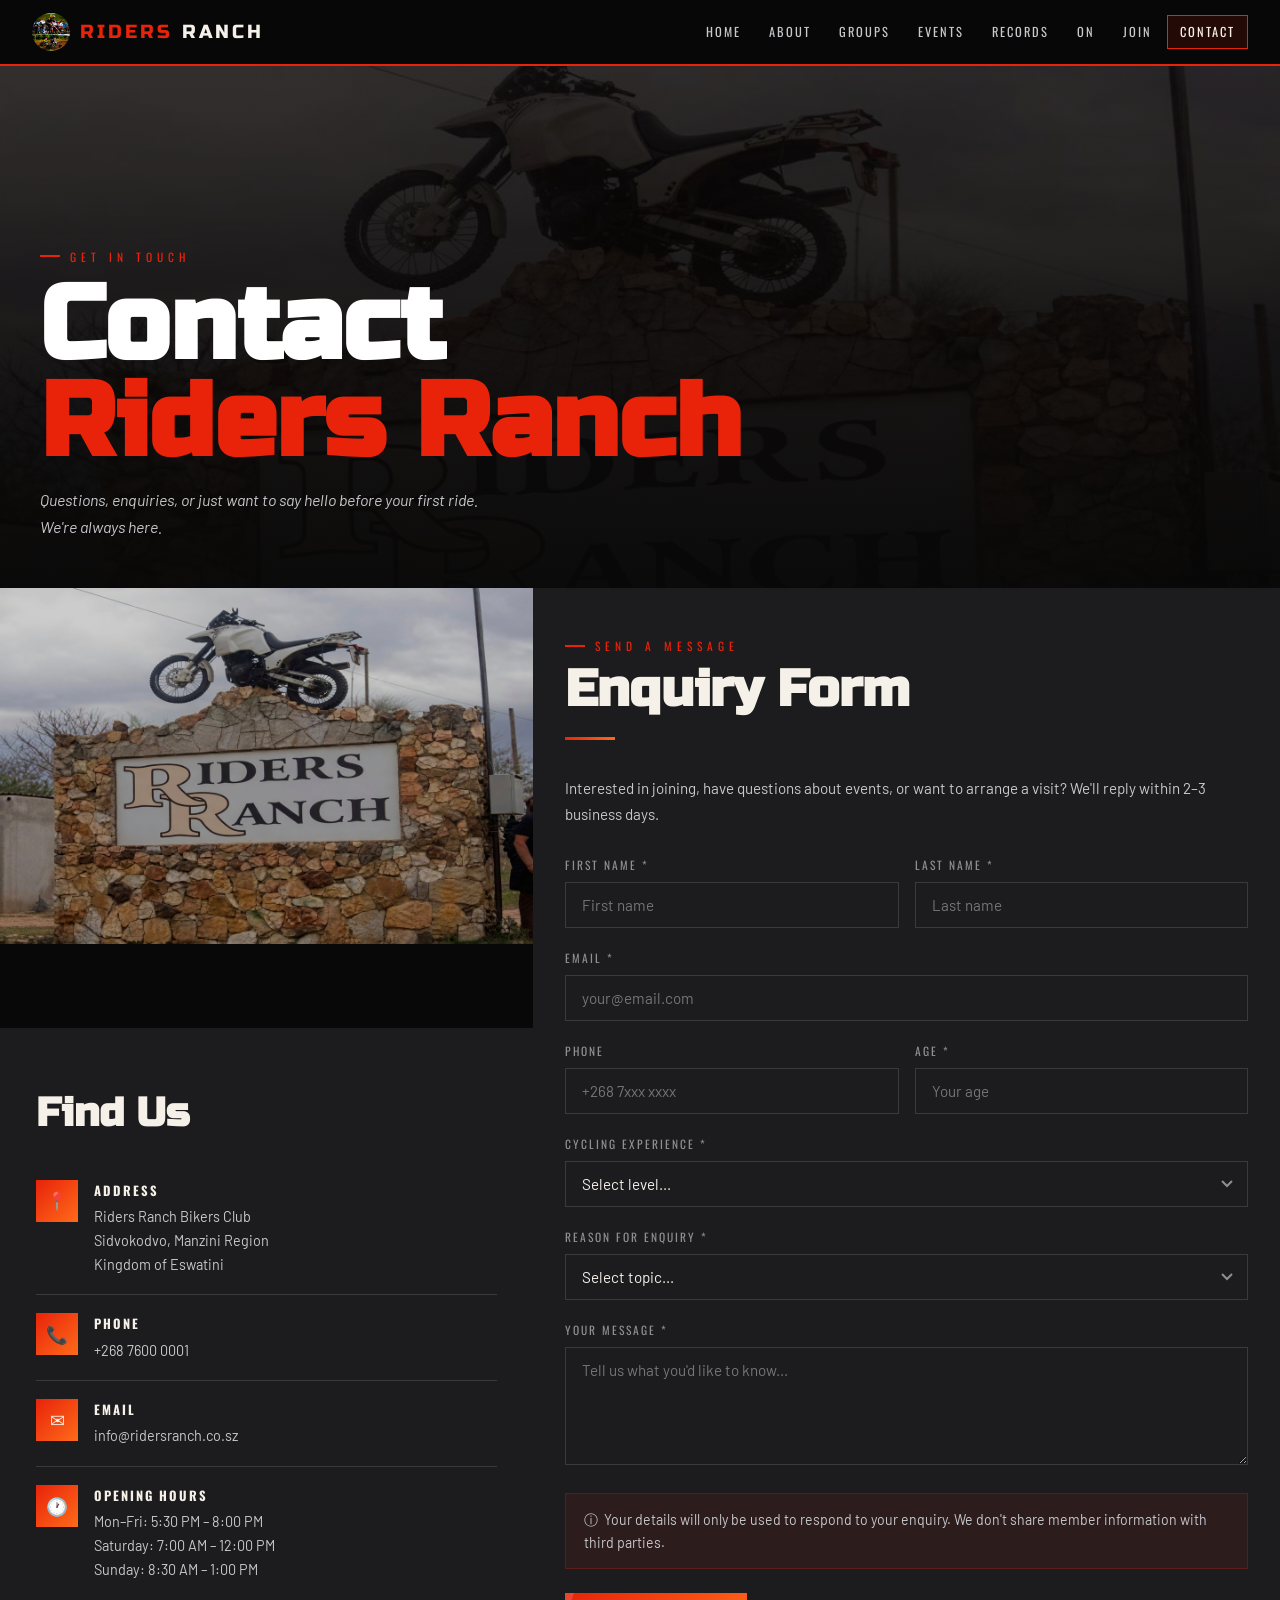
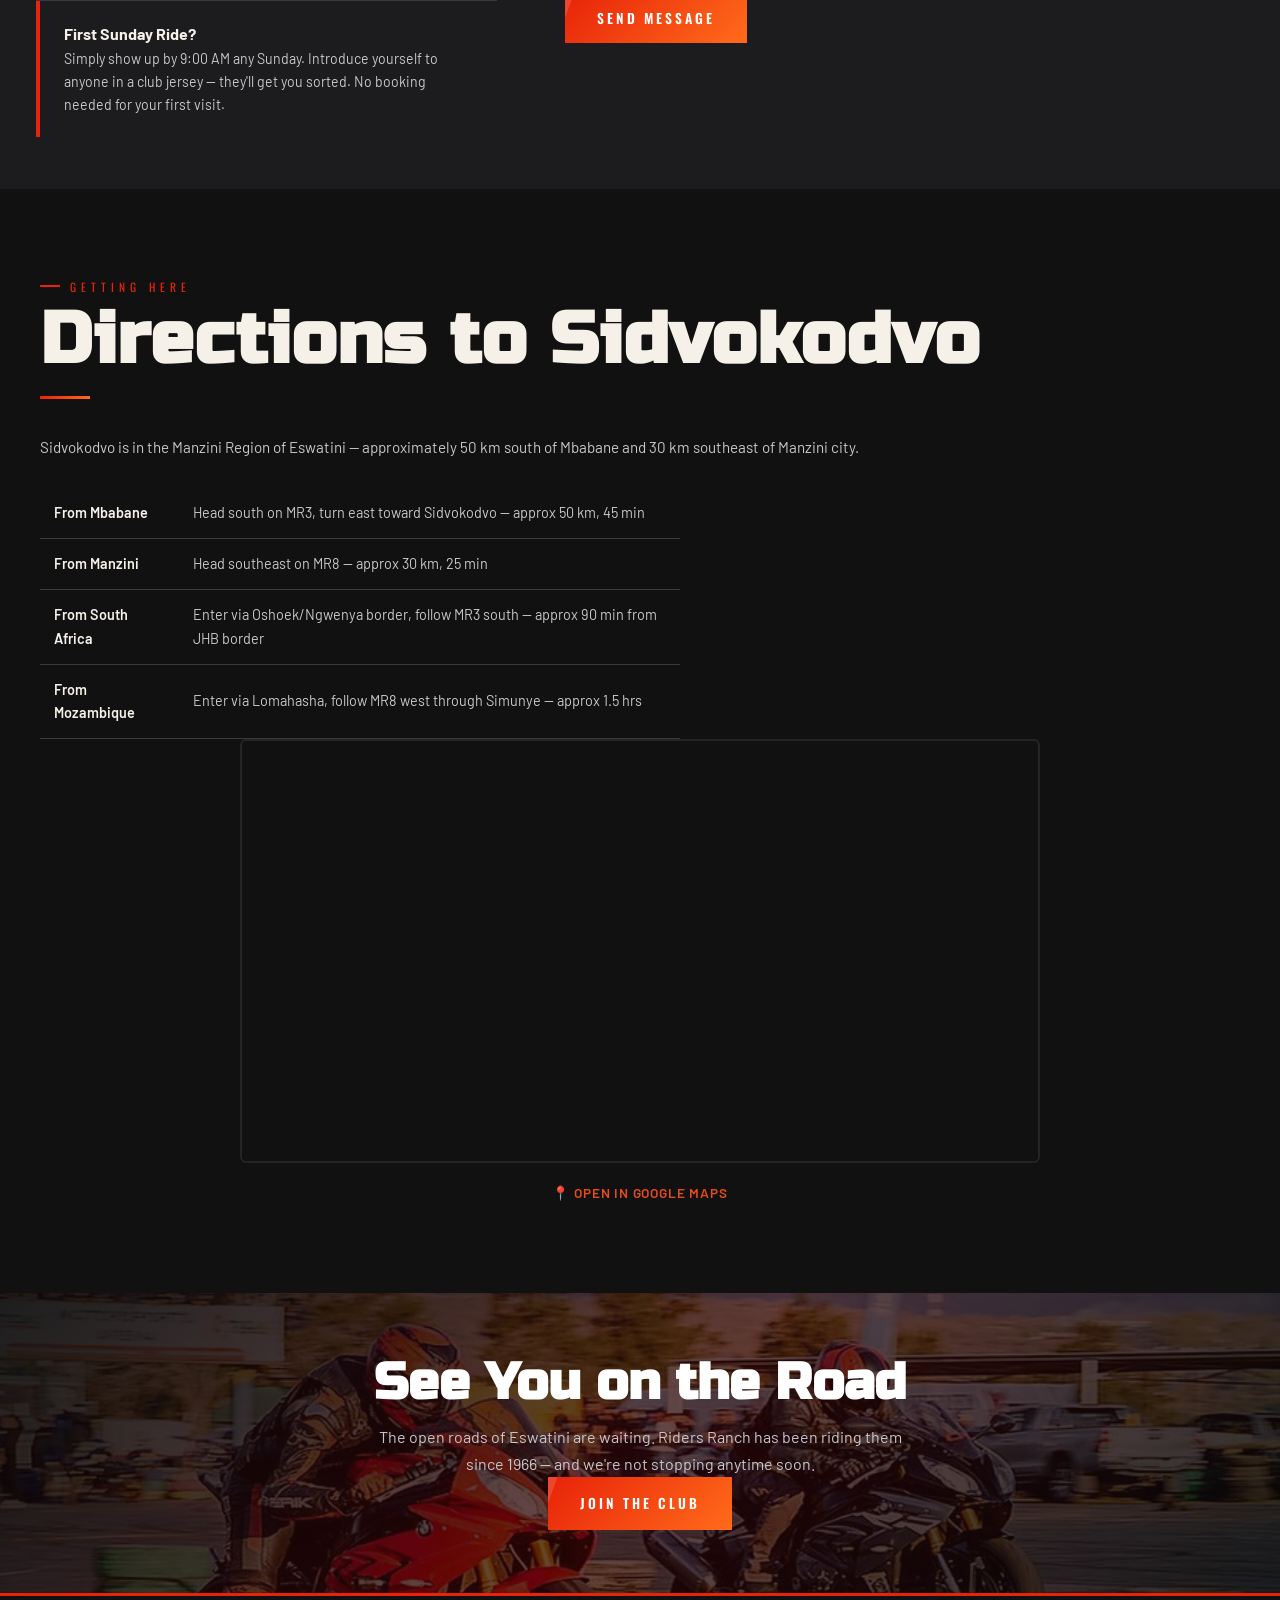
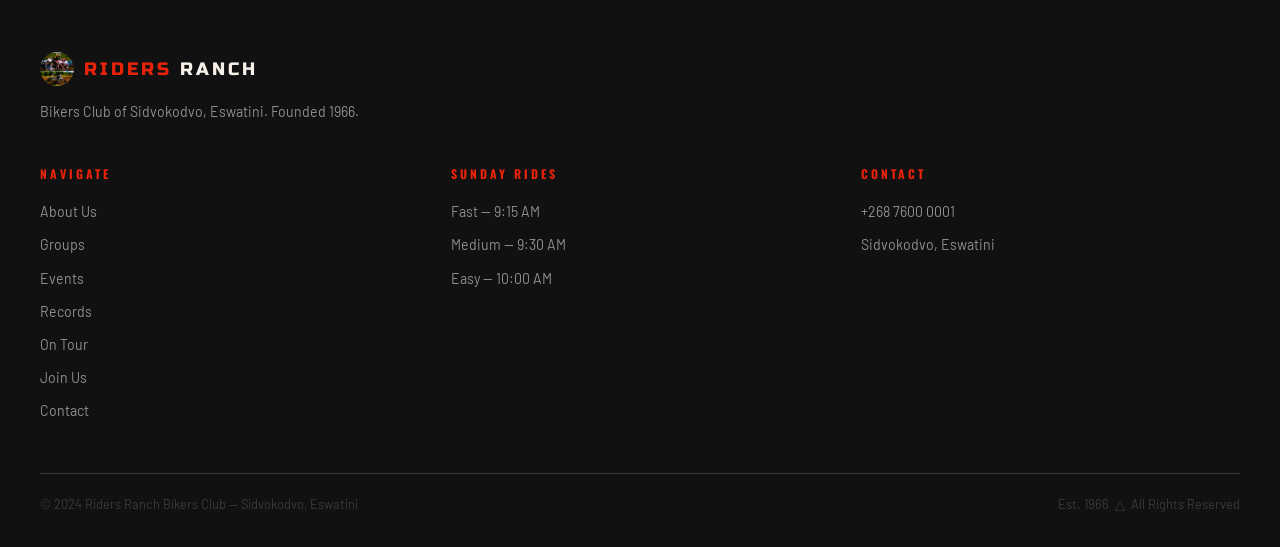
==== commit fe7b1545: "Add files via upload" ====
--- a/contact.html
+++ b/contact.html
@@ -147,11 +147,25 @@
   </tbody>
   </table>
   </div>
-  <div class="map-placeholder">
-    <span class="map-pin">&#128205;</span>
-    <span>Sidvokodvo, Manzini Region</span>
-    <span class="map-pin-label">Kingdom of Eswatini</span>
-  </div>
+  <div class="map-embed" style="width:100%;max-width:800px;margin:0 auto;border-radius:6px;overflow:hidden;border:2px solid rgba(255,255,255,0.08);">
+    <iframe
+      src="https://www.google.com/maps/embed?pb=!1m18!1m12!1m3!1d14297.6!2d31.5452!3d-26.6789!2m3!1f0!2f0!3f0!3m2!1i1024!2i768!4f13.1!3m3!1m2!1s0x1ee85e3b9d2e4b8d%3A0x1c5f0f8b2e2e2e2f!2sSidvokodvo%2C%20Eswatini!5e0!3m2!1sen!2s!4v1700000000000!5m2!1sen!2s"
+      width="100%"
+      height="420"
+      style="border:0;display:block;"
+      allowfullscreen=""
+      loading="lazy"
+      referrerpolicy="no-referrer-when-downgrade"
+      title="Riders Ranch location — Sidvokodvo, Eswatini">
+    </iframe>
+  </div>
+  <p style="text-align:center;margin-top:1rem;">
+    <a href="https://www.google.com/maps/search/Sidvokodvo,+Manzini+Region,+Eswatini/@-26.6789,31.5452,14z"
+       target="_blank" rel="noopener"
+       style="color:#e84c1e;font-size:0.85rem;letter-spacing:0.06em;text-transform:uppercase;text-decoration:none;font-weight:600;">
+      &#128205; Open in Google Maps
+    </a>
+  </p>
 </div>
 </section>
 
